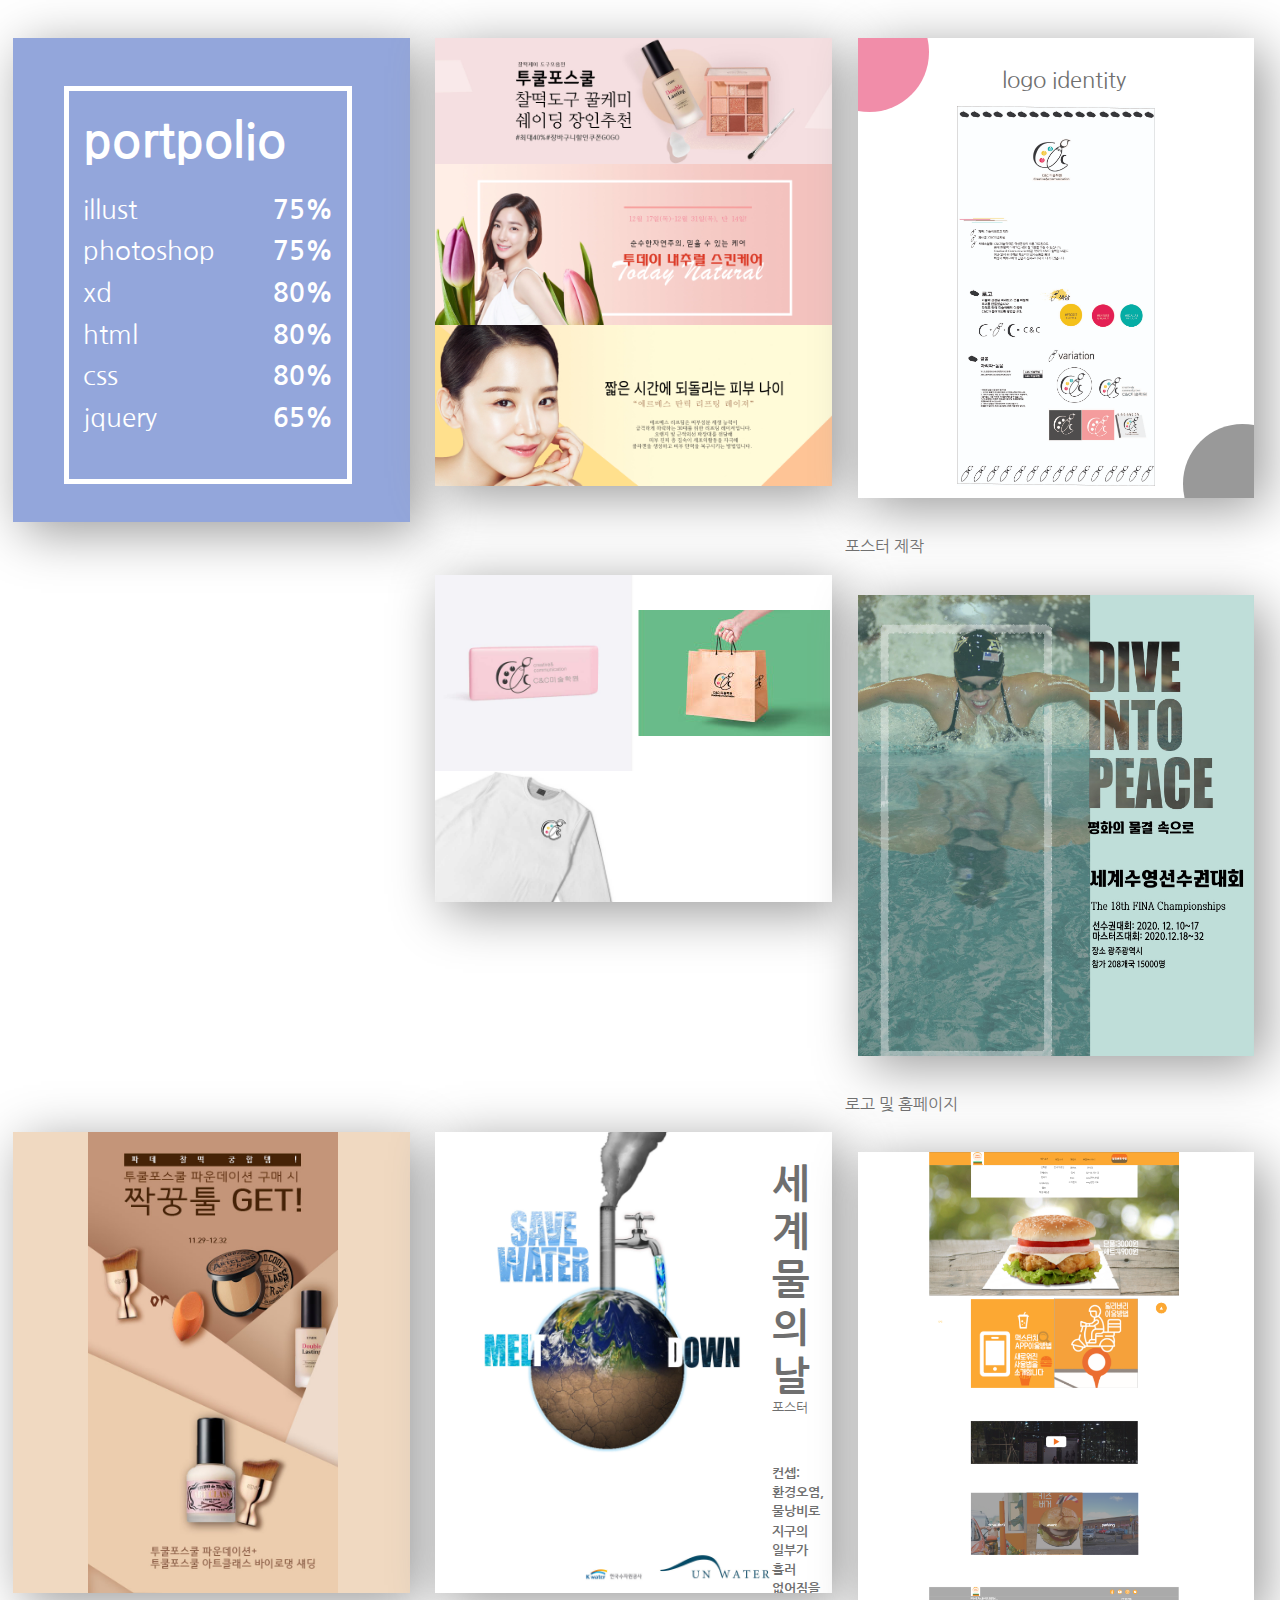
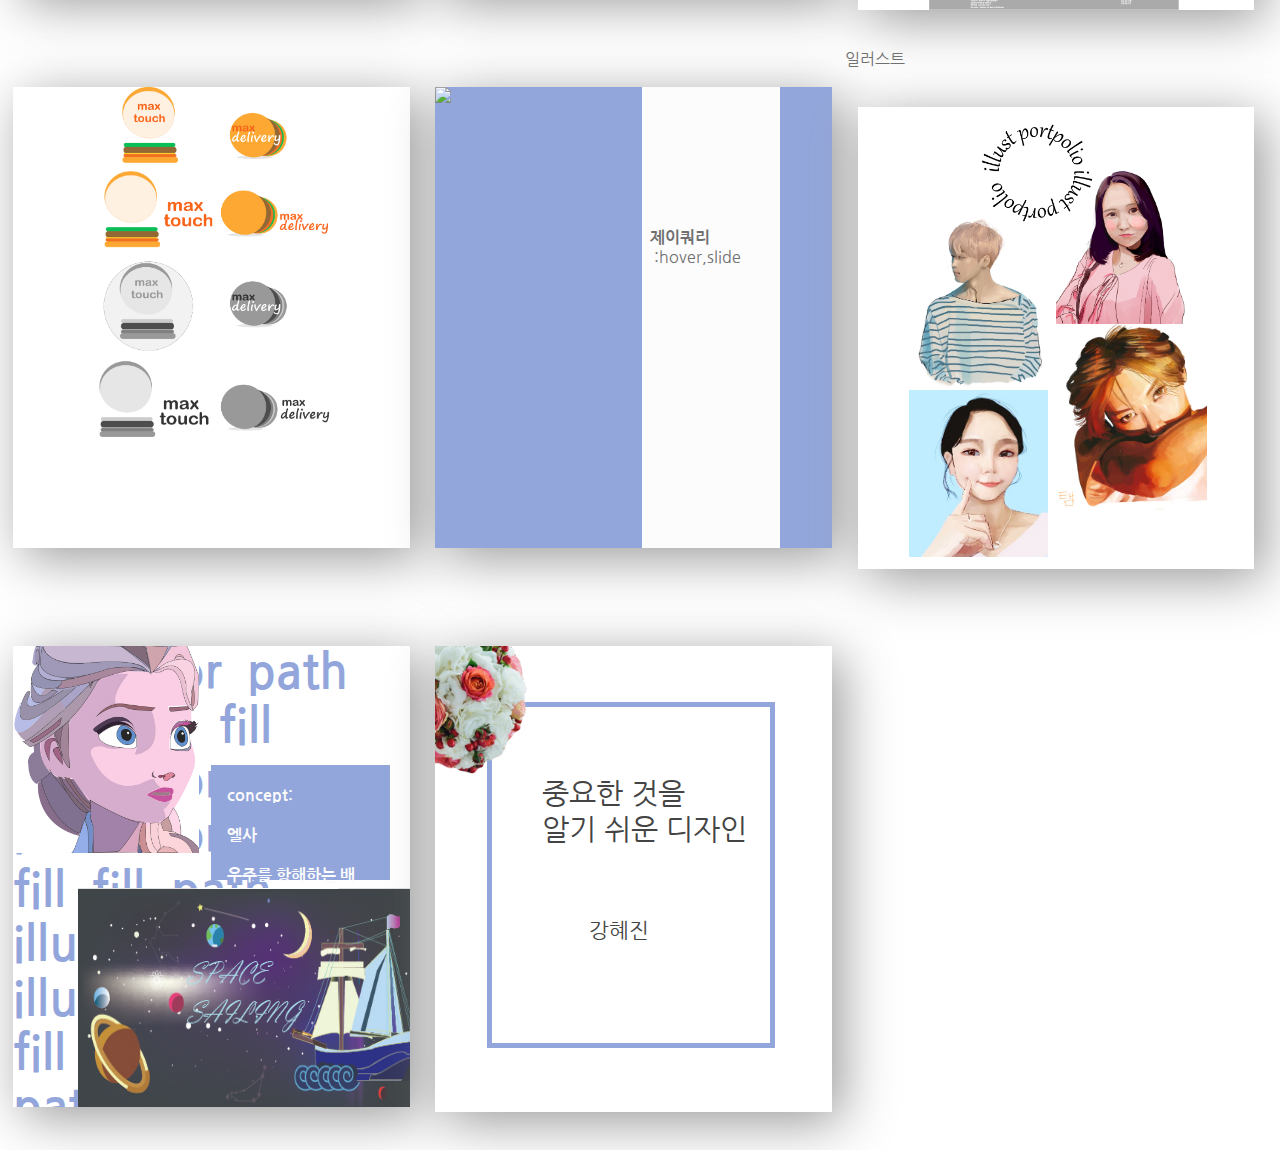
==== portpolio/index.html @ 79abf1f0 "0215" ====
<!doctype html>
<html>
<head>
<meta charset="utf-8">
<meta http-equiv="X-UA-Compatible" content="IE=Edge">
<meta name="viewport" content="width=device-width, initial-scale=1.0, maximum-scale=1.0, minimum-scale=1.0, user-scalable=no" />

<title>강혜진 포토폴리오</title>
  <!--[if lt IE 9]>
      <script src="js/html5.js"></script>
   <![endif]-->
<link href="css/common.css" rel="stylesheet" type="text/css">
<link href="css/style.css" rel="stylesheet" type="text/css">

<script src="./js/jquery-3.1.1.min.js"></script>
<script src="./js/jquery-ui-1.10.3.custom.min.js"></script>
<script src="./js/main.js"></script>

</head>

<body >
<div id="wrap">
  <header id="header">
  <div class="inner">
    <!--<nav id="nav1" class="nav1">
     
      <p class="logo">
        <a href="index.html">
          <img src="images/logo1.svg" alt="로고">
        </a>
        
      </p>
      <ul class="depth1">
       <li><a href="#" class="link_on ">Main</a>
       </li>
       <li><a href="#">portpolio</a>
       </li>
       <li class="nblank"><a href="#">about</a>
       </li>


     </ul>
    
     
    </nav>
  -->
  </div>

  </header>
  <section id="sec1">
    
    <ul>
    <li class="square port">
      <div class="w_border">
        <p><span>portpolio</span><br>
          illust <b>75%</b><br>
          photoshop <b>75%</b><br>
          xd <b>80%</b><br>
          html <b>80%</b><br>
          css <b>80%</b><br>
          jquery <b>65%</b>

        </p>
      </div>
    </li>

    <li class="square young">
      <img src="image/olyoung.jpg">
      <img src="image/flower.jpg">
      <img src="image/skin.jpg">
    </li>

    <li class="square logoid">
      <br>
      &nbsp;&nbsp; &nbsp;&nbsp;&nbsp;&nbsp; &nbsp;&nbsp;&nbsp;&nbsp; &nbsp;&nbsp;
      &nbsp;&nbsp;&nbsp;&nbsp; &nbsp;&nbsp;
      logo identity
      <img src="image/logoident.jpg">
      <p class="circle"></p>
      <p class="circle_b"></p>
    </li>
    <li class="square mockup">
      <img src="image/erase.jpg">
      <img src="image/spbag.jpg">
      <img src="image/shirt.jpg">
    </li>
    <p class="sec">포스터 제작</p>
    <li class="square swim">
      <img src="image/swim.jpg">
    </li>
   
    <li class="square get">
      <p class="box"></p>
      <img src="image/get.jpg">
    </li>
    <li class="square water">
      <img src="image/savewater.jpg">
      <p class="conc">
      <span>세<br>계<br> 물<br>의<br>날<br> </span>
      포스터<br><br><br><br>

      <b>컨셉:<br>환경오염,<br>물낭비로<br> 지구의<br> 일부가<br> 흘러<br> 없어짐을<br> 표현<br></b>

      </p>

    </li>
    <p class="sec">로고 및 홈페이지</p>
    <li class="square xd">
      <img src="image/mcstouch.png">
    </li>
    <li class="square max">
      <img src="image/maxo.png">
    </li>
    <li class="square star"> 
      <img src="image/starp.png">
      <p class="box">
        <br><br><br><br><br><br>
        <br>
       &nbsp;&nbsp;<b>제이쿼리</b><br>
       &nbsp;&nbsp; :hover,slide
        
      </p>
    </li>
    <p class="sec">일러스트</p>
    <li class="square illust">
      <img src="image/ilport.png">
      <img src="image/4.png">
      <img src="image/3.png">
      <img src="image/5.jpg">
      <img src="image/1.jpg">
    </li>
    <li class="square path">
      <p class="word">
        illustrator&nbsp;  path&nbsp;&nbsp; fill&nbsp; 
          path&nbsp; fill&nbsp; illustrator&nbsp;
        illustrator&nbsp;  path&nbsp; fill&nbsp; 
        fill&nbsp;  path&nbsp; illustrator&nbsp; 
        illustrator&nbsp;&nbsp;  path&nbsp; fill&nbsp; 
        illustrator&nbsp;  path&nbsp; fill&nbsp;
        fill&nbsp;  path&nbsp; illustrator&nbsp;
        illustrator&nbsp;  path&nbsp; fill&nbsp; 
        fill&nbsp;  path&nbsp; illustrator&nbsp; 
        illustrator&nbsp;  path&nbsp; fill&nbsp;
        illustrator&nbsp;  path&nbsp; fill&nbsp;     <br>
      </p>
      <img src="image/space.jpg">
    <img src="image/elsa.jpg"> 
    
    <p class="box2">
      <b>
        <br>
        &nbsp;&nbsp;&nbsp;&nbsp;concept:<br><br> 
        &nbsp;&nbsp;&nbsp;&nbsp;엘사<br><br>
        &nbsp;&nbsp;&nbsp;&nbsp;우주를 항해하는 배
      </b>
    </p>
    
    </li>
    <li class="square popor">
      <img src="image/flawe.png">
     <div class="p_border">
    
    
   <p class="duce">중요한 것을<br> 알기 쉬운 디자인</p>  
   <p> 강혜진<br></p>
    </div><!--p_border end-->
    </li>
    </ul>
  
  </section>

  <footer id="footer"></footer>
</div>
</body>

</html>
---- portpolio/css/common.css ----
@charset "utf-8";

/*googleips 웹폰트 css 파일 불러오기*/
@import url(https://fonts.googleapis.com/css?family=Galada|Nanum+Gothic|Nanum+Myeongjo);
@import url('https://fonts.googleapis.com/css2?family=Noto+Sans+KR:wght@100;400;900&display=swap');
/*
font-family: 'Noto Sans KR', sans-serif;
*/
/*font-family: 'Nanum Gothic', sans-serif;
font-family: 'Nanum Myeongjo', serif;
font-family: 'Galada', cursive; */

/* 저장된 글꼴 파일 선언*/
/* @font-face { font-family : font_gothic;    
                src : url(../font/NanumGothic.ttf); }  */
/* 웹사이트의 글꼴 파일 선언*/
/* @font-face { font-family : font_gothic;    
                src : url(http://uhbee.com/nanum.eot) ; }   */


* {margin:0; padding:0;}
html{font-size:16px;}
body{ font-size:16px;
      color:#6f6f6f;
      font-family: 'Nanum Gothic', sans-serif }
ul, ol, li{list-style-type:none}
img, fieldset{border:none;vertical-align: middle}
hr {clear:both;border:none}
a {color:inherit;text-decoration:none;
   outline:0}
table{border-collapse:collapse}
input, textarea,
input::placeholder, textarea::placeholder {
      color:inherit;font-size:inherit;
       font-family:inherit;
       vertical-align: middle;
      outline: 0;}
button{outline:0}

.sound_only{display: block;text-indent:-9999999999px;
      height:0}
---- portpolio/css/style.css ----
.inner{width:100%;
    margin:0 auto;
    overflow:hidden;
    width:1280px;}
    hr {clear:both;border:none}

#wrap{width:100%;margin:0 auto;}
#header .depth1 li{float:left}
#sec1{}
#sec1 .square{width:31%; padding-bottom:36%; background-color:#fff;
            float:left; margin-right:1%; margin-left:1%;margin-bottom:3%;
            margin-top:3%;
           box-shadow: 10px 10px 50px #999; overflow:hidden;position:relative;
            
        }



/*********************header****************************/


/*********************section****************************/
#sec1 .port {background-color:#93A6DB;padding-bottom:3% }
#sec1 .port .w_border{width:70%;padding-bottom:10%;margin-top:12%;margin-left:13%;
   border:5px solid #fff;color:#fff;}
#sec1 .port .w_border p {margin-left:5%;margin-top:1%;font-size:1.6rem;
      line-height:2.6rem;margin-right:5%}
#sec1 .port .w_border span{font-weight: bolder;line-height:6rem;font-size:3rem}
#sec1 .port .w_border b{float:right}
#sec1 .young{padding-bottom:35%}
#sec1 .young img{position:absolute;width:100%}
#sec1 .young > img:nth-child(2){top:28%}
#sec1 .young > img:nth-child(3){top:64%}
#sec1 .xd{height:auto;padding-bottom:0}
#sec1 .xd img{width:63%;margin-left:18%}
#sec1 .logoid{padding-bottom:0%;font-size:1.4rem;}
#sec1 .logoid > img{z-index:99999px;width:50%;height:auto;margin-left:25%;
   margin-top:3%;padding-bottom:3%}
#sec1 .logoid .circle{width:30%;height:26%;opacity:50%;background-color:#E41B53;position:absolute;
border-radius: 50%;z-index:99px;left:-12%;top:-10%;}
#sec1 .logoid .circle_b{width:30%;height:26%;opacity:50%;background-color:#333;position:absolute;
   border-radius: 50%;z-index:99px;right:-12%; bottom:-10%;}
#sec1 .mockup{padding-bottom:0%;}
#sec1 .mockup img{width:50%; height:15%;}
#sec1 .mockup img:nth-child(2){height:10%;width:auto;}
#sec1 .illust{padding-bottom:1%}
#sec1 .illust > img:nth-child(1){width:30%;height:auto;position:absolute;
                ;margin-top:2%;margin-left:30%;float:left;}
#sec1 .illust > img:nth-child(2){width:38%;height:auto;
                    ;margin-top:15%;float:left;margin-left:45%;}
#sec1 .illust > img:nth-child(3){width:38%;height:auto;
                        ;margin-top:-28%;margin-left:12%;float:left;}
#sec1 .illust > img:nth-child(4){width:38%;height:auto;
                            ;margin-top:0%;float:left;}
#sec1 .illust > img:nth-child(5){width:35%;height:auto;
                                ;margin-top:-32%;margin-left:13%;float:left;}
#sec1 .sec{margin-left:2%}                       
#sec1 .swim > img{width:100%;position:absolute}
#sec1 .get{padding-bottom:0;background-color:#F0D9C1}

#sec1 .get > img{width:63%;height:auto; margin-left:75px;}

#sec1 .water img{width:87%;height:auto;margin-left:0%;position:absolute}
#sec1 .water .conc{position:absolute; margin-left:85%;margin-top:7%;font-size:0.8rem;}
#sec1 .water .conc span{font-size:2.5rem;font-weight:bold;line-height: 3rem;}
#sec1 .water .conc b{line-height:1.2rem; }
#sec1 .path{}
#sec1 .path img{width:50%;z-index:9999px;height:45%;position:absolute;margin-left:-3%}
#sec1 .path img:nth-child(2){width:95%;height:50%;position:absolute;margin-top:61%;margin-left:16.5%}
#sec1 .path .box2{width:45%;height:25%;background-color:#93A6DB;position:absolute;
               margin-left:50%;margin-top:30%;color:#fcfcfc;}

#sec1 .path .word{position:absolute;z-index:9px;
   font-size:3rem;line-height:3.4rem;font-weight:bold;color:#93A6DB}
#sec1 .star{background-color:#93A6DB}
#sec1 .star img{width:53%;position:absolute;float:left}
#sec1 .star .box{padding-bottom:120%;
   position:absolute;width:35%;background-color:#fcfcfc;margin-left:52%;}
 
#sec1 .max img{width:60%;position:absolute;margin-top:0%;margin-left:20%}
#sec1 .popor {padding-bottom:5%;color:#444;
            font-size:1.3rem;}
#sec1 .popor .p_border > p{margin-left:35%;padding-top:25%}
#sec1 .popor .p_border{width:70%;padding-bottom:25%;margin-top:14%;margin-left:13%;
   border:5px solid #93A6DB;z-index:999px}
#sec1 .popor img{position:absolute; width:35%; height:30%; z-index:999999px;
               margin-left:-8%;margin-top:-3%;}
#sec1 .popor .p_border > .duce{font-size:1.8rem;margin-left:18%;}




/*********************footer****************************/
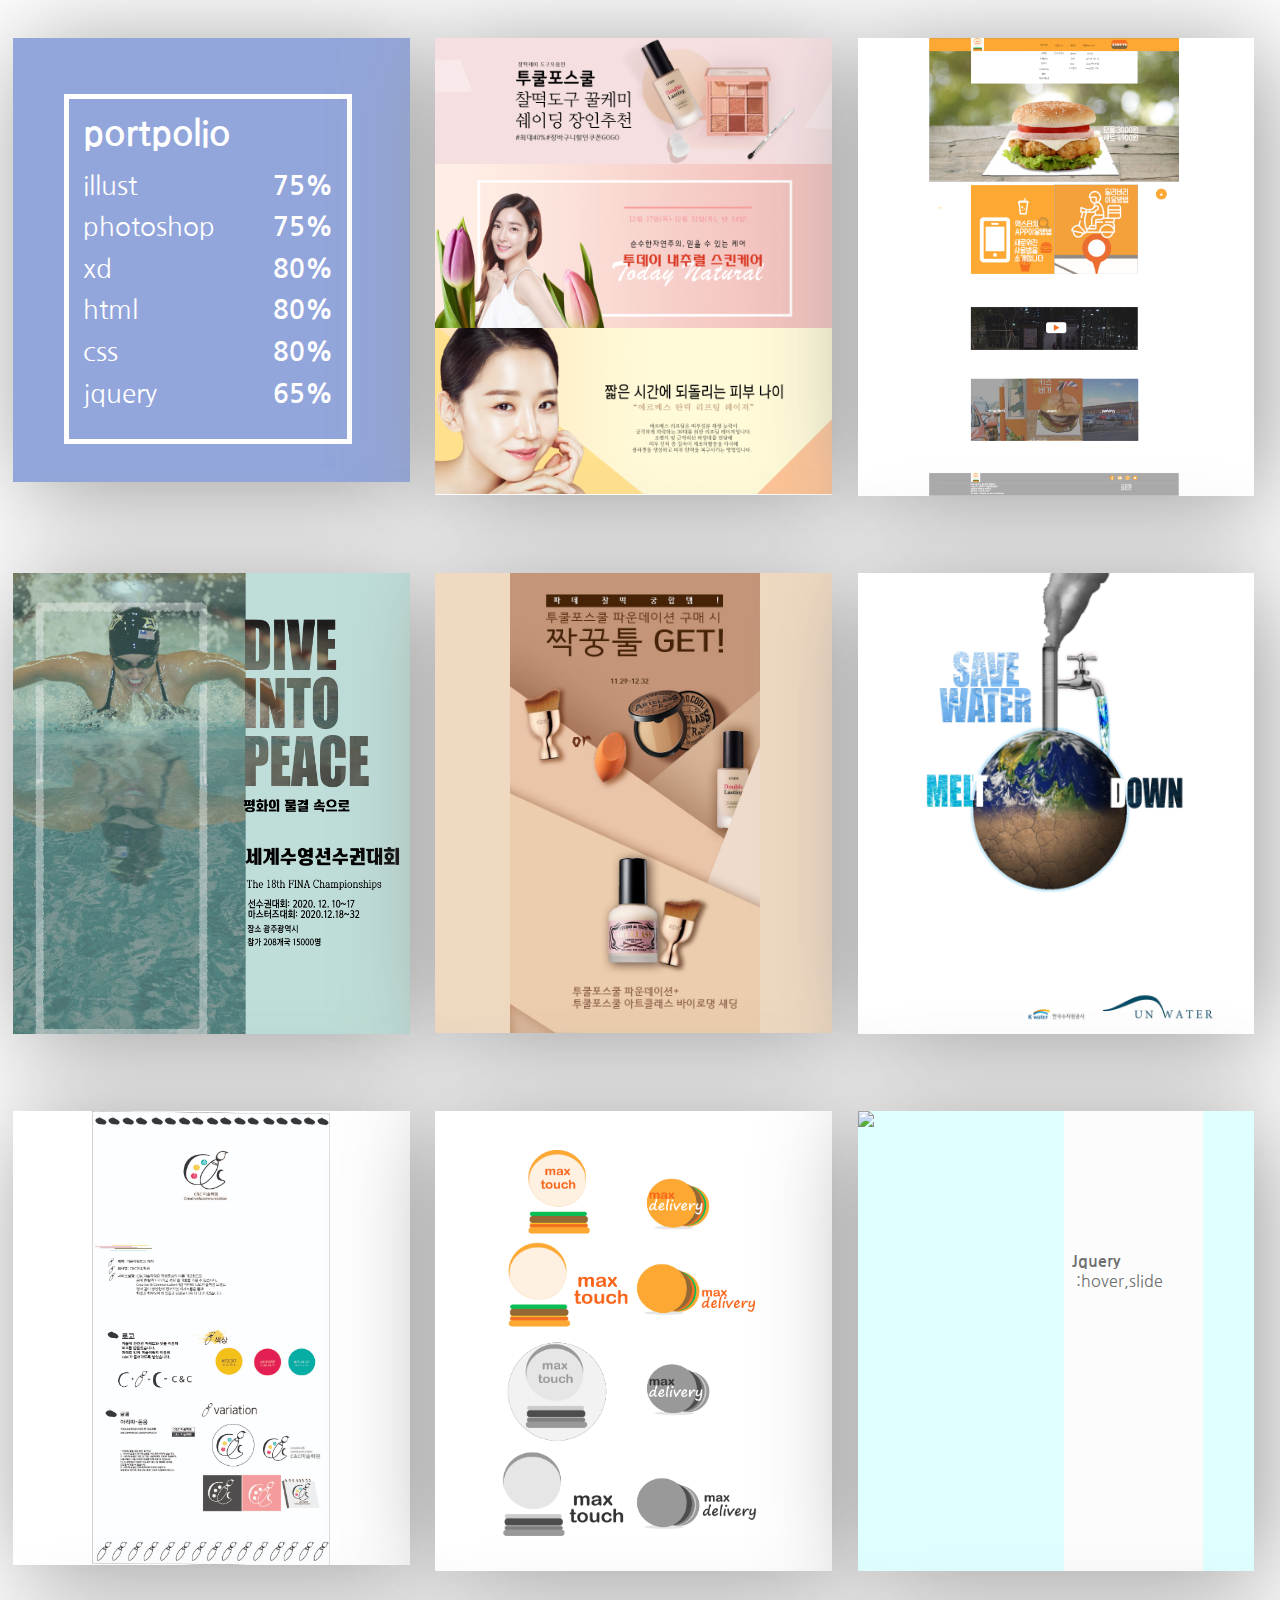
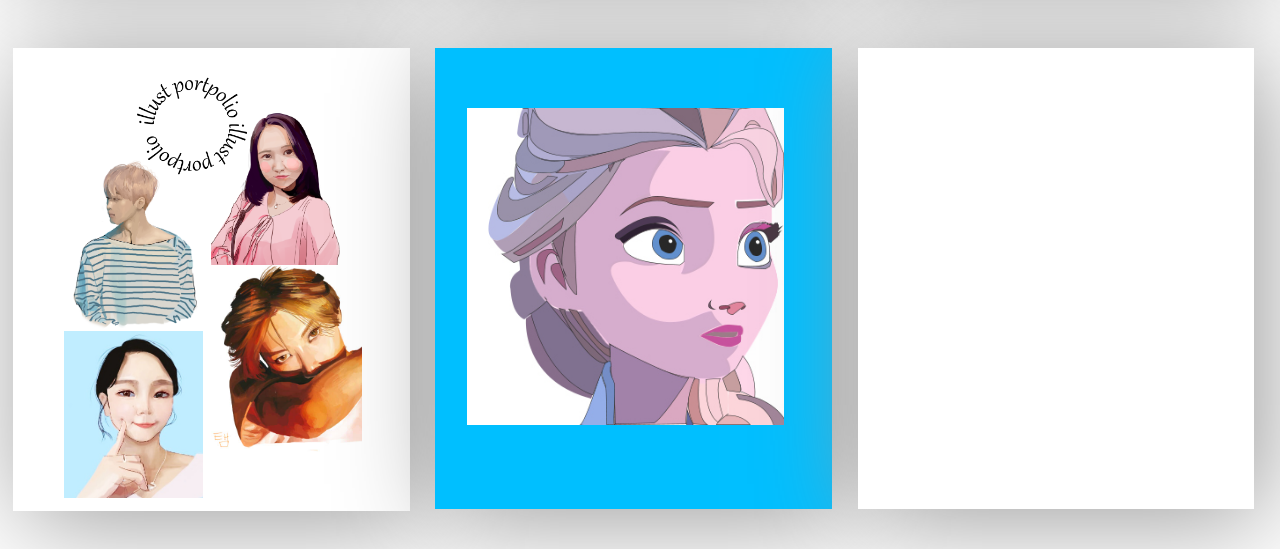
==== commit d57238f4: "1229" ====
--- a/portpolio/index.html
+++ b/portpolio/index.html
@@ -5,7 +5,7 @@
 <meta http-equiv="X-UA-Compatible" content="IE=Edge">
 <meta name="viewport" content="width=device-width, initial-scale=1.0, maximum-scale=1.0, minimum-scale=1.0, user-scalable=no" />
 
-<title>강혜진 포토폴리오</title>
+<title>포토폴리오</title>
   <!--[if lt IE 9]>
       <script src="js/html5.js"></script>
    <![endif]-->
@@ -63,65 +63,42 @@
         </p>
       </div>
     </li>
-
     <li class="square young">
       <img src="image/olyoung.jpg">
       <img src="image/flower.jpg">
       <img src="image/skin.jpg">
     </li>
-
-    <li class="square logoid">
-      <br>
-      &nbsp;&nbsp; &nbsp;&nbsp;&nbsp;&nbsp; &nbsp;&nbsp;&nbsp;&nbsp; &nbsp;&nbsp;
-      &nbsp;&nbsp;&nbsp;&nbsp; &nbsp;&nbsp;
-      logo identity
-      <img src="image/logoident.jpg">
-      <p class="circle"></p>
-      <p class="circle_b"></p>
+    <li class="square xd">
+      <img src="image/mcstouch.png">
     </li>
-    <li class="square mockup">
-      <img src="image/erase.jpg">
-      <img src="image/spbag.jpg">
-      <img src="image/shirt.jpg">
-    </li>
-    <p class="sec">포스터 제작</p>
     <li class="square swim">
       <img src="image/swim.jpg">
     </li>
-   
     <li class="square get">
       <p class="box"></p>
       <img src="image/get.jpg">
     </li>
     <li class="square water">
       <img src="image/savewater.jpg">
-      <p class="conc">
-      <span>세<br>계<br> 물<br>의<br>날<br> </span>
-      포스터<br><br><br><br>
-
-      <b>컨셉:<br>환경오염,<br>물낭비로<br> 지구의<br> 일부가<br> 흘러<br> 없어짐을<br> 표현<br></b>
-
-      </p>
-
     </li>
-    <p class="sec">로고 및 홈페이지</p>
-    <li class="square xd">
-      <img src="image/mcstouch.png">
+    <li class="square logoid">
+      <img src="image/logoident.jpg">
     </li>
+   
     <li class="square max">
       <img src="image/maxo.png">
     </li>
-    <li class="square star"> 
+    <li class="square star">
+      
       <img src="image/starp.png">
       <p class="box">
         <br><br><br><br><br><br>
         <br>
-       &nbsp;&nbsp;<b>제이쿼리</b><br>
+       &nbsp;&nbsp;<b>Jquery</b><br>
        &nbsp;&nbsp; :hover,slide
         
       </p>
     </li>
-    <p class="sec">일러스트</p>
     <li class="square illust">
       <img src="image/ilport.png">
       <img src="image/4.png">
@@ -130,40 +107,10 @@
       <img src="image/1.jpg">
     </li>
     <li class="square path">
-      <p class="word">
-        illustrator&nbsp;  path&nbsp;&nbsp; fill&nbsp; 
-          path&nbsp; fill&nbsp; illustrator&nbsp;
-        illustrator&nbsp;  path&nbsp; fill&nbsp; 
-        fill&nbsp;  path&nbsp; illustrator&nbsp; 
-        illustrator&nbsp;&nbsp;  path&nbsp; fill&nbsp; 
-        illustrator&nbsp;  path&nbsp; fill&nbsp;
-        fill&nbsp;  path&nbsp; illustrator&nbsp;
-        illustrator&nbsp;  path&nbsp; fill&nbsp; 
-        fill&nbsp;  path&nbsp; illustrator&nbsp; 
-        illustrator&nbsp;  path&nbsp; fill&nbsp;
-        illustrator&nbsp;  path&nbsp; fill&nbsp;     <br>
-      </p>
-      <img src="image/space.jpg">
-    <img src="image/elsa.jpg"> 
-    
-    <p class="box2">
-      <b>
-        <br>
-        &nbsp;&nbsp;&nbsp;&nbsp;concept:<br><br> 
-        &nbsp;&nbsp;&nbsp;&nbsp;엘사<br><br>
-        &nbsp;&nbsp;&nbsp;&nbsp;우주를 항해하는 배
-      </b>
-    </p>
-    
+    <img src="image/elsa.jpg">
     </li>
-    <li class="square popor">
-      <img src="image/flawe.png">
-     <div class="p_border">
-    
-    
-   <p class="duce">중요한 것을<br> 알기 쉬운 디자인</p>  
-   <p> 강혜진<br></p>
-    </div><!--p_border end-->
+    <li class="square">
+
     </li>
     </ul>
   
--- a/portpolio/css/style.css
+++ b/portpolio/css/style.css
@@ -10,42 +10,34 @@
 #sec1 .square{width:31%; padding-bottom:36%; background-color:#fff;
             float:left; margin-right:1%; margin-left:1%;margin-bottom:3%;
             margin-top:3%;
-           box-shadow: 10px 10px 50px #999; overflow:hidden;position:relative;
+           box-shadow: 10px 10px 100px #999; overflow:hidden;position:relative;
             
         }
 
-
+#footer{}
 
 /*********************header****************************/
 
 
 /*********************section****************************/
 #sec1 .port {background-color:#93A6DB;padding-bottom:3% }
-#sec1 .port .w_border{width:70%;padding-bottom:10%;margin-top:12%;margin-left:13%;
+#sec1 .port .w_border{width:70%;padding-bottom:6%;margin-top:14%;margin-left:13%;
    border:5px solid #fff;color:#fff;}
-#sec1 .port .w_border p {margin-left:5%;margin-top:1%;font-size:1.6rem;
+   #sec1 .port .w_border p {margin-left:5%;margin-top:1%;font-size:1.6rem;
       line-height:2.6rem;margin-right:5%}
-#sec1 .port .w_border span{font-weight: bolder;line-height:6rem;font-size:3rem}
-#sec1 .port .w_border b{float:right}
-#sec1 .young{padding-bottom:35%}
+   #sec1 .port .w_border span{font-weight: bolder;line-height:4rem;font-size:2.2rem}
+   #sec1 .port .w_border b{float:right}
+#sec1 .young{padding-bottom:35.7%}
 #sec1 .young img{position:absolute;width:100%}
-#sec1 .young > img:nth-child(2){top:28%}
-#sec1 .young > img:nth-child(3){top:64%}
+#sec1 .young > img:nth-child(2){top:126px}
+#sec1 .young > img:nth-child(3){top:290px}
 #sec1 .xd{height:auto;padding-bottom:0}
 #sec1 .xd img{width:63%;margin-left:18%}
-#sec1 .logoid{padding-bottom:0%;font-size:1.4rem;}
-#sec1 .logoid > img{z-index:99999px;width:50%;height:auto;margin-left:25%;
-   margin-top:3%;padding-bottom:3%}
-#sec1 .logoid .circle{width:30%;height:26%;opacity:50%;background-color:#E41B53;position:absolute;
-border-radius: 50%;z-index:99px;left:-12%;top:-10%;}
-#sec1 .logoid .circle_b{width:30%;height:26%;opacity:50%;background-color:#333;position:absolute;
-   border-radius: 50%;z-index:99px;right:-12%; bottom:-10%;}
-#sec1 .mockup{padding-bottom:0%;}
-#sec1 .mockup img{width:50%; height:15%;}
-#sec1 .mockup img:nth-child(2){height:10%;width:auto;}
+#sec1 .logoid{padding-bottom:35.5%}
+#sec1 .logoid > img{width:60%;height:auto;position:absolute;margin-left:20%}
 #sec1 .illust{padding-bottom:1%}
 #sec1 .illust > img:nth-child(1){width:30%;height:auto;position:absolute;
-                ;margin-top:2%;margin-left:30%;float:left;}
+                ;margin-top:5%;margin-left:30%;float:left;}
 #sec1 .illust > img:nth-child(2){width:38%;height:auto;
                     ;margin-top:15%;float:left;margin-left:45%;}
 #sec1 .illust > img:nth-child(3){width:38%;height:auto;
@@ -54,40 +46,22 @@
                             ;margin-top:0%;float:left;}
 #sec1 .illust > img:nth-child(5){width:35%;height:auto;
                                 ;margin-top:-32%;margin-left:13%;float:left;}
-#sec1 .sec{margin-left:2%}                       
-#sec1 .swim > img{width:100%;position:absolute}
+                              
+#sec1 .swim > img{width:100%;position:absolute }
 #sec1 .get{padding-bottom:0;background-color:#F0D9C1}
 
 #sec1 .get > img{width:63%;height:auto; margin-left:75px;}
 
-#sec1 .water img{width:87%;height:auto;margin-left:0%;position:absolute}
-#sec1 .water .conc{position:absolute; margin-left:85%;margin-top:7%;font-size:0.8rem;}
-#sec1 .water .conc span{font-size:2.5rem;font-weight:bold;line-height: 3rem;}
-#sec1 .water .conc b{line-height:1.2rem; }
-#sec1 .path{}
-#sec1 .path img{width:50%;z-index:9999px;height:45%;position:absolute;margin-left:-3%}
-#sec1 .path img:nth-child(2){width:95%;height:50%;position:absolute;margin-top:61%;margin-left:16.5%}
-#sec1 .path .box2{width:45%;height:25%;background-color:#93A6DB;position:absolute;
-               margin-left:50%;margin-top:30%;color:#fcfcfc;}
+#sec1 .water img{width:87%;height:auto;margin-left:5%;position:absolute}
 
-#sec1 .path .word{position:absolute;z-index:9px;
-   font-size:3rem;line-height:3.4rem;font-weight:bold;color:#93A6DB}
-#sec1 .star{background-color:#93A6DB}
-#sec1 .star img{width:53%;position:absolute;float:left}
+#sec1 .path{background-color:deepskyblue}
+#sec1 .path img{width:80%;position:absolute;margin-top:15%;margin-left:8%}
+#sec1 .star{background-color:lightcyan}
+#sec1 .star img{width:52%;position:absolute;float:left}
 #sec1 .star .box{padding-bottom:120%;
-   position:absolute;width:35%;background-color:#fcfcfc;margin-left:52%;}
+   position:absolute;width:35%;background-color:#fcfcfc;margin-left:52%;
+   }
  
-#sec1 .max img{width:60%;position:absolute;margin-top:0%;margin-left:20%}
-#sec1 .popor {padding-bottom:5%;color:#444;
-            font-size:1.3rem;}
-#sec1 .popor .p_border > p{margin-left:35%;padding-top:25%}
-#sec1 .popor .p_border{width:70%;padding-bottom:25%;margin-top:14%;margin-left:13%;
-   border:5px solid #93A6DB;z-index:999px}
-#sec1 .popor img{position:absolute; width:35%; height:30%; z-index:999999px;
-               margin-left:-8%;margin-top:-3%;}
-#sec1 .popor .p_border > .duce{font-size:1.8rem;margin-left:18%;}
+   #sec1 .max img{width:66%;position:absolute;margin-top:10%;margin-left:15%}
 
-
-
-
-/*********************footer****************************/+/*********************foote11r****************************/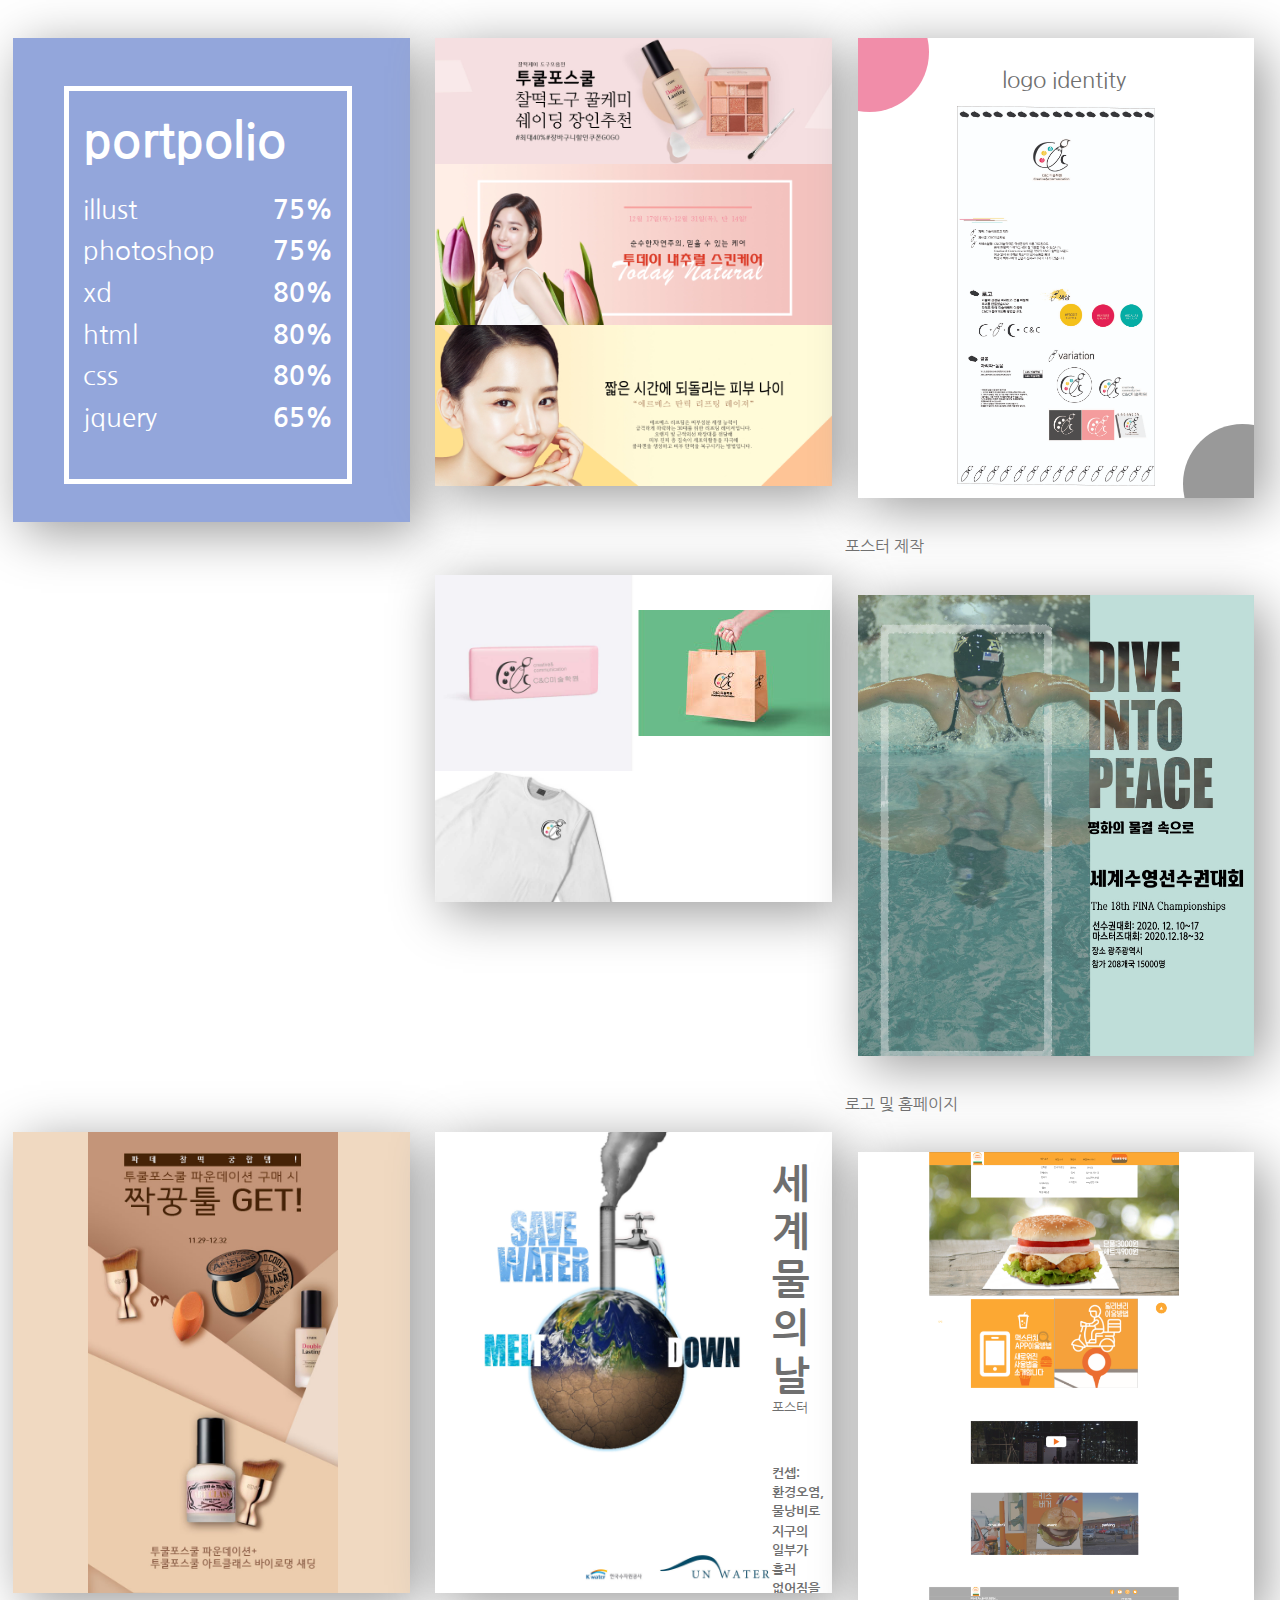
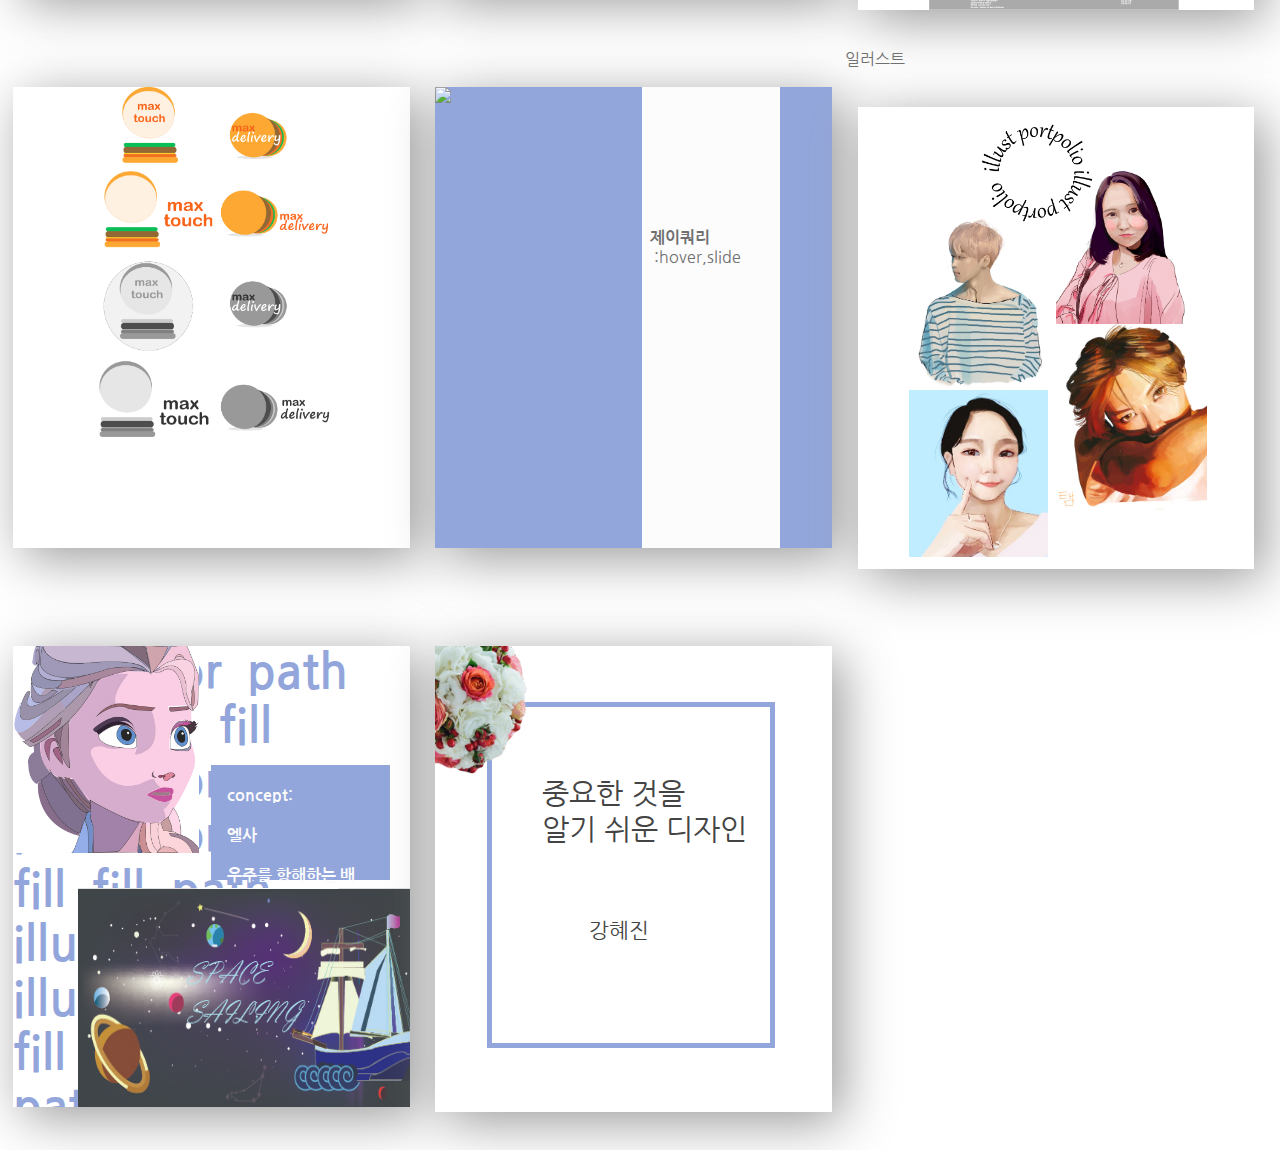
==== commit ade9ac52: "0215" ====
--- a/portpolio/index.html
+++ b/portpolio/index.html
@@ -5,7 +5,7 @@
 <meta http-equiv="X-UA-Compatible" content="IE=Edge">
 <meta name="viewport" content="width=device-width, initial-scale=1.0, maximum-scale=1.0, minimum-scale=1.0, user-scalable=no" />
 
-<title>포토폴리오</title>
+<title>강혜진 포토폴리오</title>
   <!--[if lt IE 9]>
       <script src="js/html5.js"></script>
    <![endif]-->
@@ -63,42 +63,65 @@
         </p>
       </div>
     </li>
+
     <li class="square young">
       <img src="image/olyoung.jpg">
       <img src="image/flower.jpg">
       <img src="image/skin.jpg">
     </li>
-    <li class="square xd">
-      <img src="image/mcstouch.png">
+
+    <li class="square logoid">
+      <br>
+      &nbsp;&nbsp; &nbsp;&nbsp;&nbsp;&nbsp; &nbsp;&nbsp;&nbsp;&nbsp; &nbsp;&nbsp;
+      &nbsp;&nbsp;&nbsp;&nbsp; &nbsp;&nbsp;
+      logo identity
+      <img src="image/logoident.jpg">
+      <p class="circle"></p>
+      <p class="circle_b"></p>
     </li>
+    <li class="square mockup">
+      <img src="image/erase.jpg">
+      <img src="image/spbag.jpg">
+      <img src="image/shirt.jpg">
+    </li>
+    <p class="sec">포스터 제작</p>
     <li class="square swim">
       <img src="image/swim.jpg">
     </li>
+   
     <li class="square get">
       <p class="box"></p>
       <img src="image/get.jpg">
     </li>
     <li class="square water">
       <img src="image/savewater.jpg">
+      <p class="conc">
+      <span>세<br>계<br> 물<br>의<br>날<br> </span>
+      포스터<br><br><br><br>
+
+      <b>컨셉:<br>환경오염,<br>물낭비로<br> 지구의<br> 일부가<br> 흘러<br> 없어짐을<br> 표현<br></b>
+
+      </p>
+
     </li>
-    <li class="square logoid">
-      <img src="image/logoident.jpg">
+    <p class="sec">로고 및 홈페이지</p>
+    <li class="square xd">
+      <img src="image/mcstouch.png">
     </li>
-   
     <li class="square max">
       <img src="image/maxo.png">
     </li>
-    <li class="square star">
-      
+    <li class="square star"> 
       <img src="image/starp.png">
       <p class="box">
         <br><br><br><br><br><br>
         <br>
-       &nbsp;&nbsp;<b>Jquery</b><br>
+       &nbsp;&nbsp;<b>제이쿼리</b><br>
        &nbsp;&nbsp; :hover,slide
         
       </p>
     </li>
+    <p class="sec">일러스트</p>
     <li class="square illust">
       <img src="image/ilport.png">
       <img src="image/4.png">
@@ -107,10 +130,40 @@
       <img src="image/1.jpg">
     </li>
     <li class="square path">
-    <img src="image/elsa.jpg">
+      <p class="word">
+        illustrator&nbsp;  path&nbsp;&nbsp; fill&nbsp; 
+          path&nbsp; fill&nbsp; illustrator&nbsp;
+        illustrator&nbsp;  path&nbsp; fill&nbsp; 
+        fill&nbsp;  path&nbsp; illustrator&nbsp; 
+        illustrator&nbsp;&nbsp;  path&nbsp; fill&nbsp; 
+        illustrator&nbsp;  path&nbsp; fill&nbsp;
+        fill&nbsp;  path&nbsp; illustrator&nbsp;
+        illustrator&nbsp;  path&nbsp; fill&nbsp; 
+        fill&nbsp;  path&nbsp; illustrator&nbsp; 
+        illustrator&nbsp;  path&nbsp; fill&nbsp;
+        illustrator&nbsp;  path&nbsp; fill&nbsp;     <br>
+      </p>
+      <img src="image/space.jpg">
+    <img src="image/elsa.jpg"> 
+    
+    <p class="box2">
+      <b>
+        <br>
+        &nbsp;&nbsp;&nbsp;&nbsp;concept:<br><br> 
+        &nbsp;&nbsp;&nbsp;&nbsp;엘사<br><br>
+        &nbsp;&nbsp;&nbsp;&nbsp;우주를 항해하는 배
+      </b>
+    </p>
+    
     </li>
-    <li class="square">
-
+    <li class="square popor">
+      <img src="image/flawe.png">
+     <div class="p_border">
+    
+    
+   <p class="duce">중요한 것을<br> 알기 쉬운 디자인</p>  
+   <p> 강혜진<br></p>
+    </div><!--p_border end-->
     </li>
     </ul>
   
--- a/portpolio/css/style.css
+++ b/portpolio/css/style.css
@@ -10,34 +10,42 @@
 #sec1 .square{width:31%; padding-bottom:36%; background-color:#fff;
             float:left; margin-right:1%; margin-left:1%;margin-bottom:3%;
             margin-top:3%;
-           box-shadow: 10px 10px 100px #999; overflow:hidden;position:relative;
+           box-shadow: 10px 10px 50px #999; overflow:hidden;position:relative;
             
         }
 
-#footer{}
+
 
 /*********************header****************************/
 
 
 /*********************section****************************/
 #sec1 .port {background-color:#93A6DB;padding-bottom:3% }
-#sec1 .port .w_border{width:70%;padding-bottom:6%;margin-top:14%;margin-left:13%;
+#sec1 .port .w_border{width:70%;padding-bottom:10%;margin-top:12%;margin-left:13%;
    border:5px solid #fff;color:#fff;}
-   #sec1 .port .w_border p {margin-left:5%;margin-top:1%;font-size:1.6rem;
+#sec1 .port .w_border p {margin-left:5%;margin-top:1%;font-size:1.6rem;
       line-height:2.6rem;margin-right:5%}
-   #sec1 .port .w_border span{font-weight: bolder;line-height:4rem;font-size:2.2rem}
-   #sec1 .port .w_border b{float:right}
-#sec1 .young{padding-bottom:35.7%}
+#sec1 .port .w_border span{font-weight: bolder;line-height:6rem;font-size:3rem}
+#sec1 .port .w_border b{float:right}
+#sec1 .young{padding-bottom:35%}
 #sec1 .young img{position:absolute;width:100%}
-#sec1 .young > img:nth-child(2){top:126px}
-#sec1 .young > img:nth-child(3){top:290px}
+#sec1 .young > img:nth-child(2){top:28%}
+#sec1 .young > img:nth-child(3){top:64%}
 #sec1 .xd{height:auto;padding-bottom:0}
 #sec1 .xd img{width:63%;margin-left:18%}
-#sec1 .logoid{padding-bottom:35.5%}
-#sec1 .logoid > img{width:60%;height:auto;position:absolute;margin-left:20%}
+#sec1 .logoid{padding-bottom:0%;font-size:1.4rem;}
+#sec1 .logoid > img{z-index:99999px;width:50%;height:auto;margin-left:25%;
+   margin-top:3%;padding-bottom:3%}
+#sec1 .logoid .circle{width:30%;height:26%;opacity:50%;background-color:#E41B53;position:absolute;
+border-radius: 50%;z-index:99px;left:-12%;top:-10%;}
+#sec1 .logoid .circle_b{width:30%;height:26%;opacity:50%;background-color:#333;position:absolute;
+   border-radius: 50%;z-index:99px;right:-12%; bottom:-10%;}
+#sec1 .mockup{padding-bottom:0%;}
+#sec1 .mockup img{width:50%; height:15%;}
+#sec1 .mockup img:nth-child(2){height:10%;width:auto;}
 #sec1 .illust{padding-bottom:1%}
 #sec1 .illust > img:nth-child(1){width:30%;height:auto;position:absolute;
-                ;margin-top:5%;margin-left:30%;float:left;}
+                ;margin-top:2%;margin-left:30%;float:left;}
 #sec1 .illust > img:nth-child(2){width:38%;height:auto;
                     ;margin-top:15%;float:left;margin-left:45%;}
 #sec1 .illust > img:nth-child(3){width:38%;height:auto;
@@ -46,22 +54,40 @@
                             ;margin-top:0%;float:left;}
 #sec1 .illust > img:nth-child(5){width:35%;height:auto;
                                 ;margin-top:-32%;margin-left:13%;float:left;}
-                              
-#sec1 .swim > img{width:100%;position:absolute }
+#sec1 .sec{margin-left:2%}                       
+#sec1 .swim > img{width:100%;position:absolute}
 #sec1 .get{padding-bottom:0;background-color:#F0D9C1}
 
 #sec1 .get > img{width:63%;height:auto; margin-left:75px;}
 
-#sec1 .water img{width:87%;height:auto;margin-left:5%;position:absolute}
+#sec1 .water img{width:87%;height:auto;margin-left:0%;position:absolute}
+#sec1 .water .conc{position:absolute; margin-left:85%;margin-top:7%;font-size:0.8rem;}
+#sec1 .water .conc span{font-size:2.5rem;font-weight:bold;line-height: 3rem;}
+#sec1 .water .conc b{line-height:1.2rem; }
+#sec1 .path{}
+#sec1 .path img{width:50%;z-index:9999px;height:45%;position:absolute;margin-left:-3%}
+#sec1 .path img:nth-child(2){width:95%;height:50%;position:absolute;margin-top:61%;margin-left:16.5%}
+#sec1 .path .box2{width:45%;height:25%;background-color:#93A6DB;position:absolute;
+               margin-left:50%;margin-top:30%;color:#fcfcfc;}
 
-#sec1 .path{background-color:deepskyblue}
-#sec1 .path img{width:80%;position:absolute;margin-top:15%;margin-left:8%}
-#sec1 .star{background-color:lightcyan}
-#sec1 .star img{width:52%;position:absolute;float:left}
+#sec1 .path .word{position:absolute;z-index:9px;
+   font-size:3rem;line-height:3.4rem;font-weight:bold;color:#93A6DB}
+#sec1 .star{background-color:#93A6DB}
+#sec1 .star img{width:53%;position:absolute;float:left}
 #sec1 .star .box{padding-bottom:120%;
-   position:absolute;width:35%;background-color:#fcfcfc;margin-left:52%;
-   }
+   position:absolute;width:35%;background-color:#fcfcfc;margin-left:52%;}
  
-   #sec1 .max img{width:66%;position:absolute;margin-top:10%;margin-left:15%}
+#sec1 .max img{width:60%;position:absolute;margin-top:0%;margin-left:20%}
+#sec1 .popor {padding-bottom:5%;color:#444;
+            font-size:1.3rem;}
+#sec1 .popor .p_border > p{margin-left:35%;padding-top:25%}
+#sec1 .popor .p_border{width:70%;padding-bottom:25%;margin-top:14%;margin-left:13%;
+   border:5px solid #93A6DB;z-index:999px}
+#sec1 .popor img{position:absolute; width:35%; height:30%; z-index:999999px;
+               margin-left:-8%;margin-top:-3%;}
+#sec1 .popor .p_border > .duce{font-size:1.8rem;margin-left:18%;}
 
-/*********************foote11r****************************/+
+
+
+/*********************footer****************************/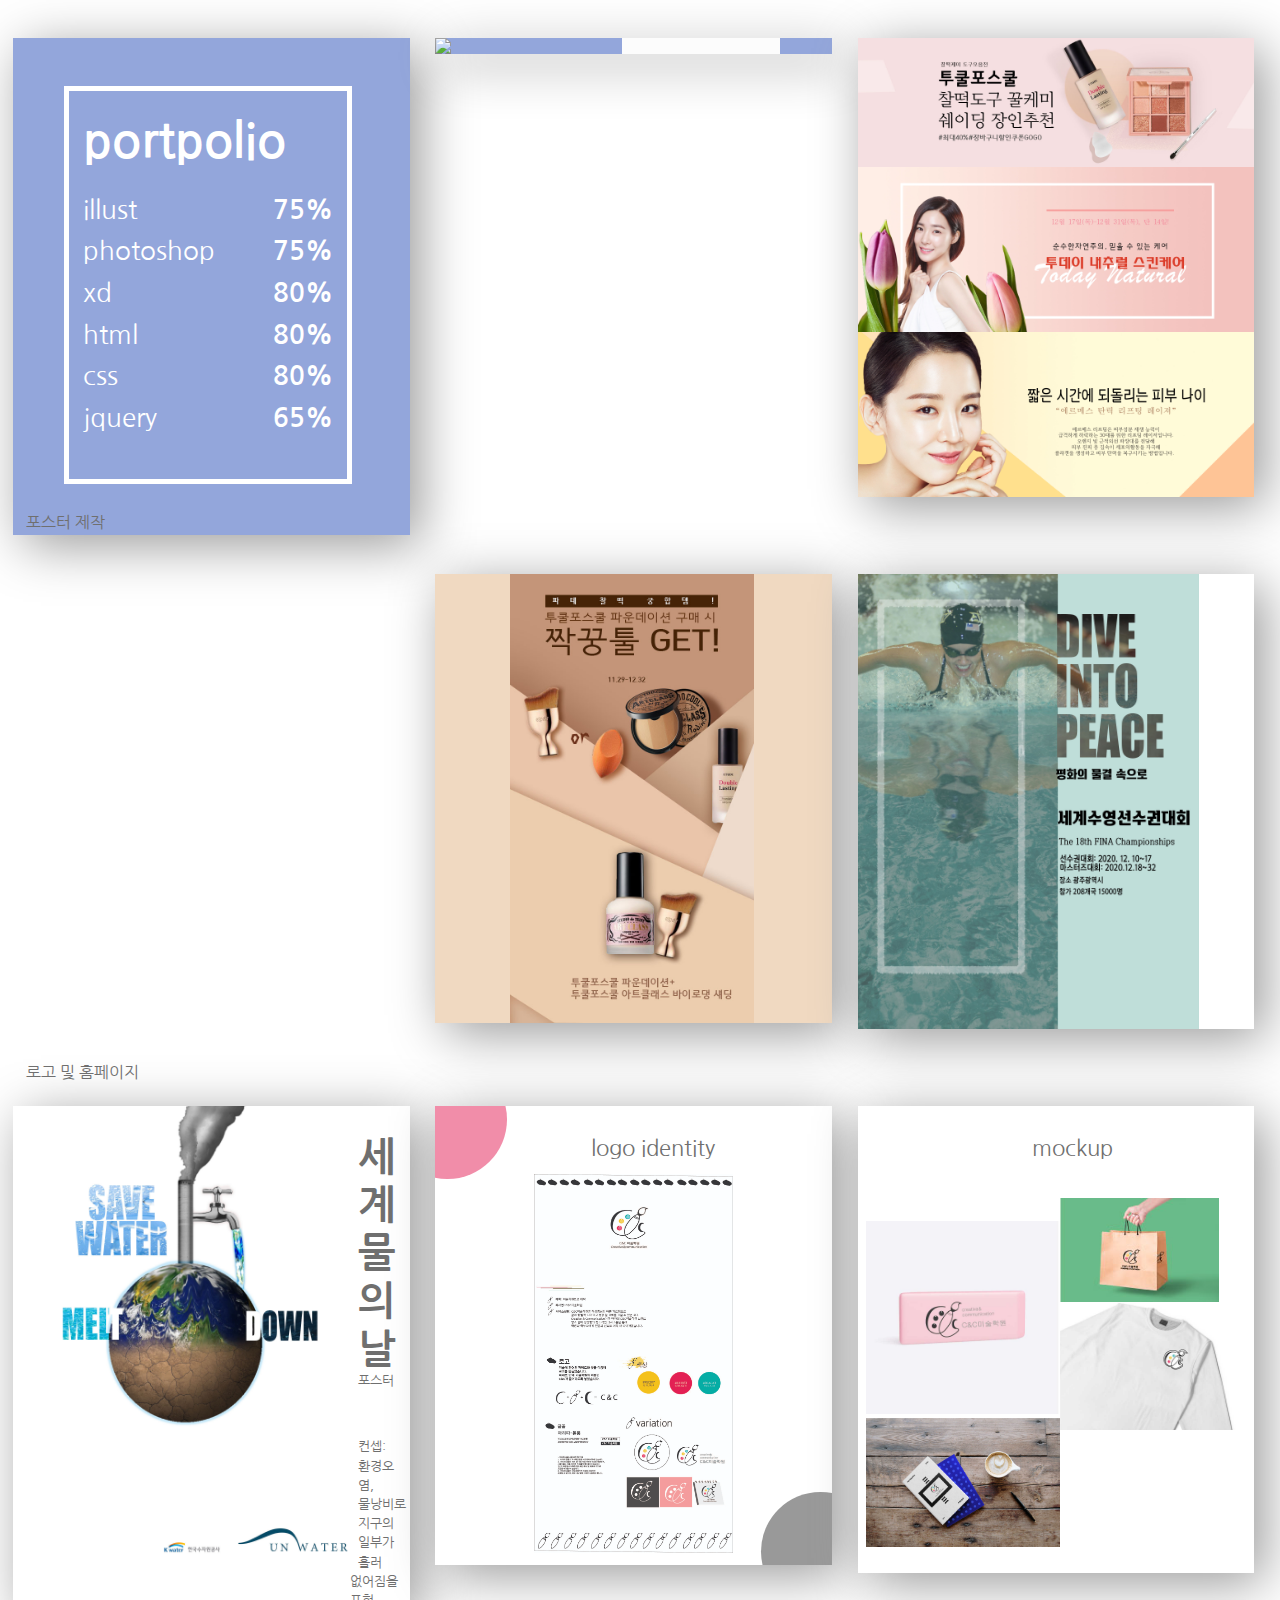
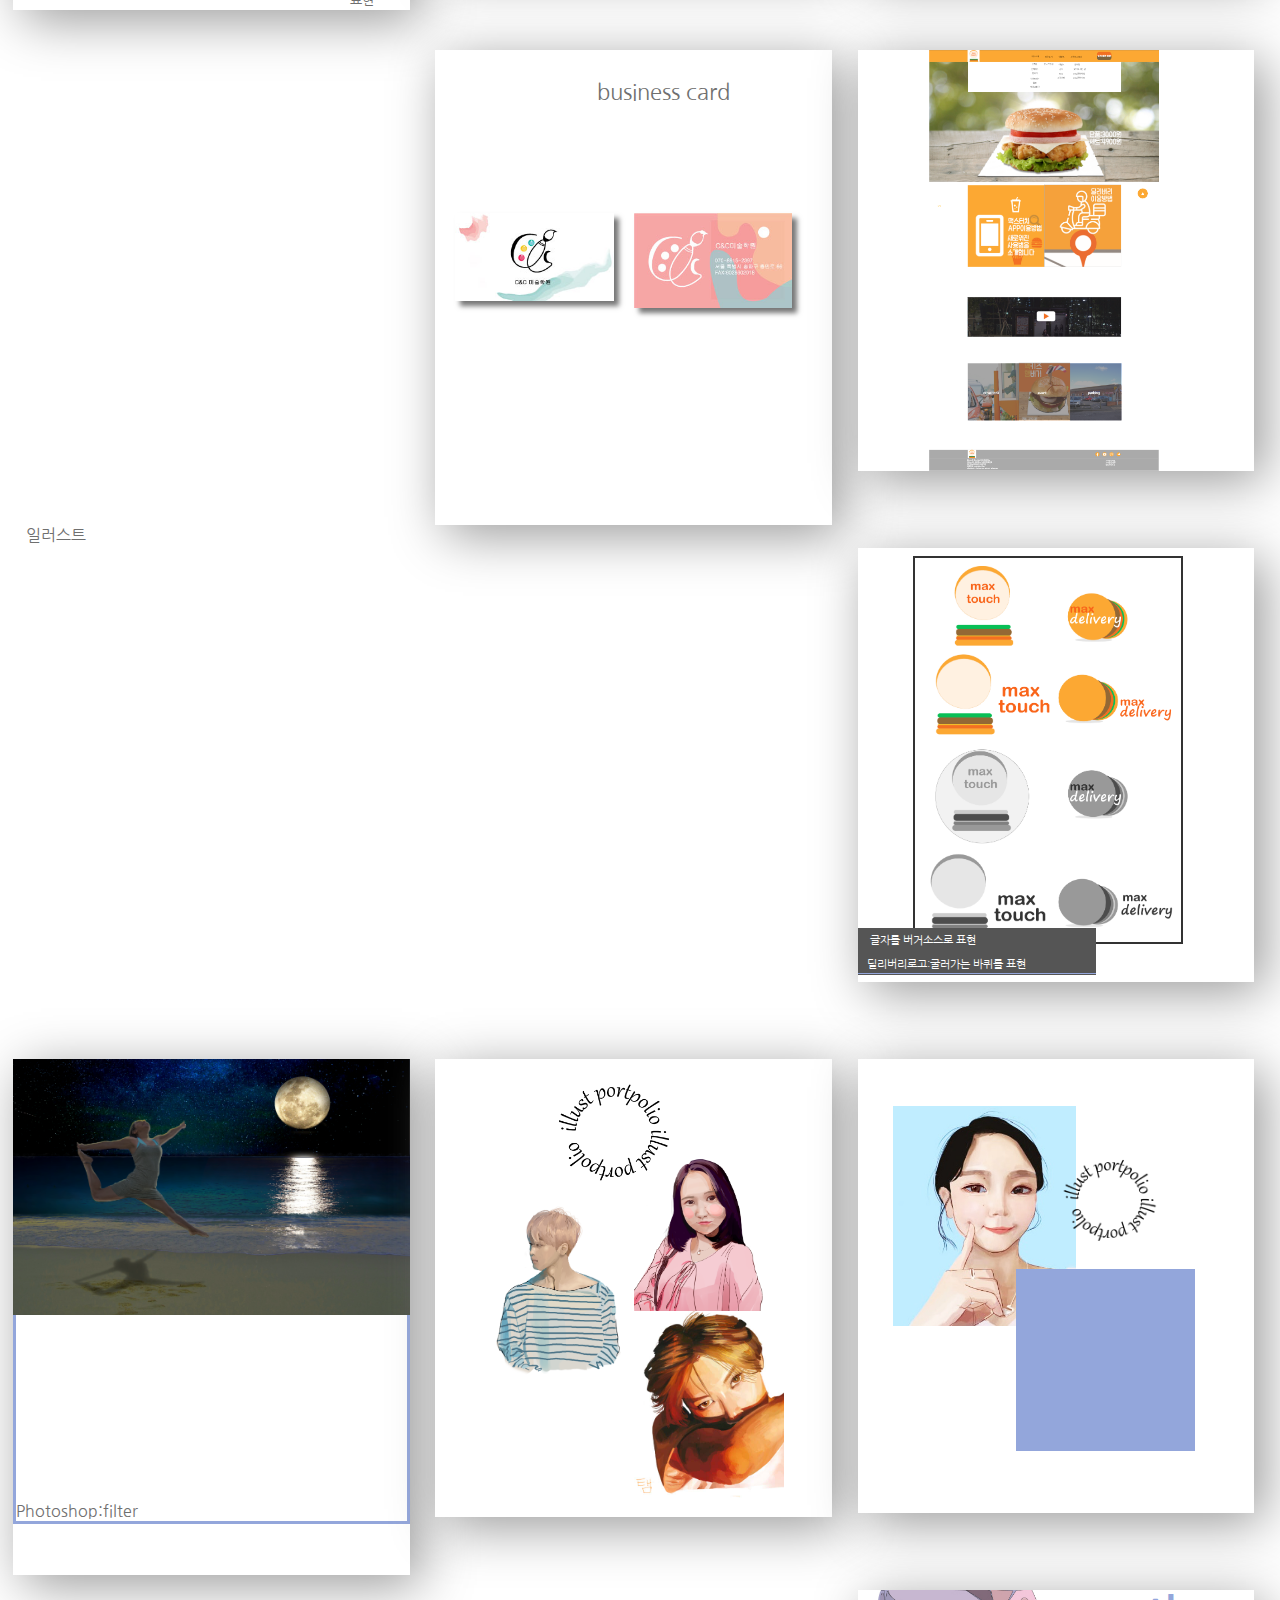
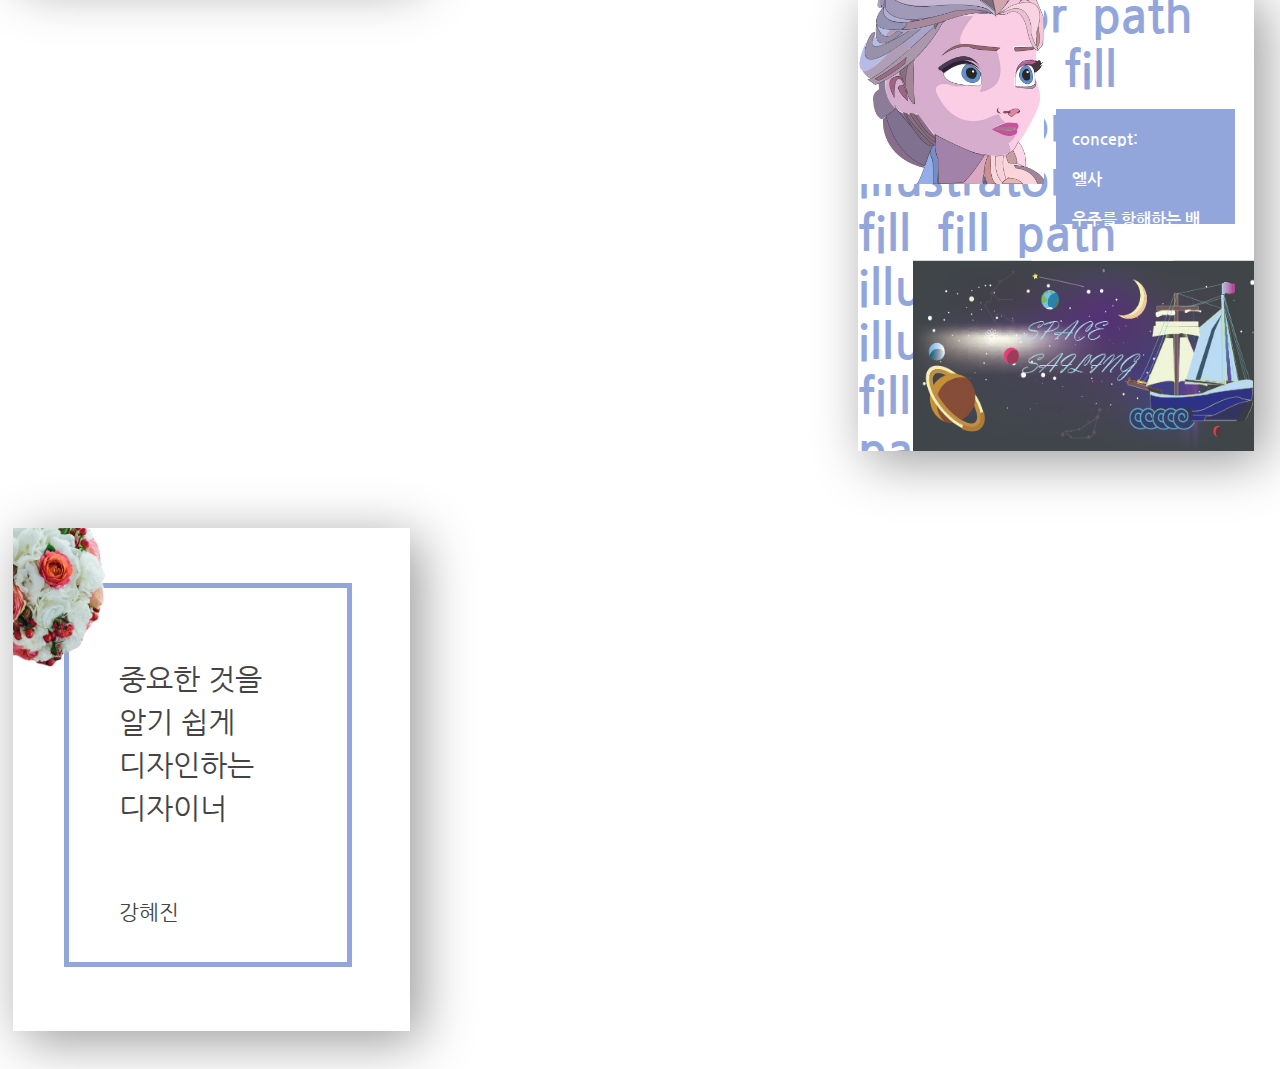
==== commit a99e845d: "0217" ====
--- a/portpolio/index.html
+++ b/portpolio/index.html
@@ -63,36 +63,40 @@
         </p>
       </div>
     </li>
-
+    <li class="square star"> 
+      <img src="image/starp.png">
+      <p class="box">
+        <br><br><br><br><br><br>
+        <br>
+       &nbsp;&nbsp;<b>제이쿼리,html:</b><br>
+       &nbsp;&nbsp; · slide 자동넘김<br>
+       &nbsp;&nbsp; · 마우스 hover시 설명<br>
+       &nbsp;&nbsp; · 컨텐츠 간 일정 간격<br>
+       &nbsp;&nbsp; · 가로 1280px 맞춤<br>
+       &nbsp;&nbsp; · 공지사항 자동넘김<br>
+       
+       
+      </p>
+    </li>
     <li class="square young">
       <img src="image/olyoung.jpg">
       <img src="image/flower.jpg">
       <img src="image/skin.jpg">
     </li>
 
-    <li class="square logoid">
-      <br>
-      &nbsp;&nbsp; &nbsp;&nbsp;&nbsp;&nbsp; &nbsp;&nbsp;&nbsp;&nbsp; &nbsp;&nbsp;
-      &nbsp;&nbsp;&nbsp;&nbsp; &nbsp;&nbsp;
-      logo identity
-      <img src="image/logoident.jpg">
-      <p class="circle"></p>
-      <p class="circle_b"></p>
-    </li>
-    <li class="square mockup">
-      <img src="image/erase.jpg">
-      <img src="image/spbag.jpg">
-      <img src="image/shirt.jpg">
-    </li>
-    <p class="sec">포스터 제작</p>
-    <li class="square swim">
-      <img src="image/swim.jpg">
-    </li>
+    
    
     <li class="square get">
       <p class="box"></p>
       <img src="image/get.jpg">
     </li>
+    <p class="sec_t1">포스터 제작</p>
+    
+    <li class="square swim">
+      <img src="image/swim.jpg">
+    </li>
+   
+   
     <li class="square water">
       <img src="image/savewater.jpg">
       <p class="conc">
@@ -104,31 +108,84 @@
       </p>
 
     </li>
-    <p class="sec">로고 및 홈페이지</p>
+
+    <p class="sec_t2">로고 및 홈페이지</p>
+    <li class="square logoid">
+      <br>
+      &nbsp;&nbsp; &nbsp;&nbsp;&nbsp;&nbsp; &nbsp;&nbsp;&nbsp;&nbsp; &nbsp;&nbsp;
+      &nbsp;&nbsp;&nbsp;&nbsp;&nbsp;&nbsp;&nbsp;&nbsp;&nbsp; 
+      logo identity
+      <img src="image/logoident.jpg">
+      <p class="circle"></p>
+      <p class="circle_b"></p>
+    </li>
+    <li class="square mockup">
+      <br>
+   
+      &nbsp;&nbsp; &nbsp;&nbsp;&nbsp;&nbsp; &nbsp;&nbsp;&nbsp;&nbsp; &nbsp;&nbsp;
+      &nbsp;&nbsp;&nbsp;&nbsp;&nbsp;&nbsp; &nbsp;&nbsp;&nbsp;&nbsp;&nbsp; 
+      mockup
+      <br><br>
+      <img src="image/erase.jpg">
+      <img  class="bag" src="image/spbag.jpg">
+      <img src="image/shirt.jpg">
+      <img class="book" src="image/book.jpg">
+    </li>
+   <li class="square card">
+    <br>
+    
+    &nbsp;&nbsp; &nbsp;&nbsp;&nbsp;&nbsp; &nbsp;&nbsp;&nbsp;&nbsp; &nbsp;&nbsp;
+    &nbsp;&nbsp;&nbsp;&nbsp; &nbsp;&nbsp;&nbsp;&nbsp;&nbsp; 
+    business card
+    <br><br>
+     <img src="image/card.jpg">
+     <img src="image/card2.jpg">
+   </li>
+   
     <li class="square xd">
       <img src="image/mcstouch.png">
     </li>
     <li class="square max">
       <img src="image/maxo.png">
-    </li>
-    <li class="square star"> 
-      <img src="image/starp.png">
-      <p class="box">
-        <br><br><br><br><br><br>
-        <br>
-       &nbsp;&nbsp;<b>제이쿼리</b><br>
-       &nbsp;&nbsp; :hover,slide
+      <p class="b_box">
         
-      </p>
-    </li>
-    <p class="sec">일러스트</p>
+      &nbsp;&nbsp;&nbsp;&nbsp;글자를 버거소스로 표현<br>
+      &nbsp;&nbsp;&nbsp;딜리버리로고:굴러가는 바퀴를 표현
+      </p>
+      <p class="p_box">
+    
+      </p>
+    </li>
+    <li class="square sea">
+     
+      <img src="image/sea.png">
+      <p class="squ_bd">
+        <br><br><br><br><br>
+        <br><br><br><br><br>
+        <br><br><br><br><br>
+        <br><br>
+
+        Photoshop:filter
+      </p>
+    </li>
+    
+    <p class="sec_t3">일러스트</p>
     <li class="square illust">
+     
       <img src="image/ilport.png">
       <img src="image/4.png">
       <img src="image/3.png">
       <img src="image/5.jpg">
+    
+      
+    </li>
+
+    <li class="square illu2">
+      <p class="pbox"></p>
       <img src="image/1.jpg">
-    </li>
+    <img src="image/ilport.png">
+    </li>
+
     <li class="square path">
       <p class="word">
         illustrator&nbsp;  path&nbsp;&nbsp; fill&nbsp; 
@@ -141,7 +198,8 @@
         illustrator&nbsp;  path&nbsp; fill&nbsp; 
         fill&nbsp;  path&nbsp; illustrator&nbsp; 
         illustrator&nbsp;  path&nbsp; fill&nbsp;
-        illustrator&nbsp;  path&nbsp; fill&nbsp;     <br>
+        illustrator&nbsp;  path&nbsp; fill&nbsp;     
+        <br>
       </p>
       <img src="image/space.jpg">
     <img src="image/elsa.jpg"> 
@@ -160,9 +218,11 @@
       <img src="image/flawe.png">
      <div class="p_border">
     
-    
-   <p class="duce">중요한 것을<br> 알기 쉬운 디자인</p>  
-   <p> 강혜진<br></p>
+   <p class="duce">중요한 것을<br> 
+    알기 쉽게<br>
+     디자인하는<br>
+     디자이너</p>  
+   <p> 강혜진<br<br></p>
     </div><!--p_border end-->
     </li>
     </ul>
--- a/portpolio/css/style.css
+++ b/portpolio/css/style.css
@@ -20,19 +20,35 @@
 
 
 /*********************section****************************/
-#sec1 .port {background-color:#93A6DB;padding-bottom:3% }
+#sec1 .port {background-color:#93A6DB;padding-bottom:4% }
 #sec1 .port .w_border{width:70%;padding-bottom:10%;margin-top:12%;margin-left:13%;
    border:5px solid #fff;color:#fff;}
 #sec1 .port .w_border p {margin-left:5%;margin-top:1%;font-size:1.6rem;
       line-height:2.6rem;margin-right:5%}
 #sec1 .port .w_border span{font-weight: bolder;line-height:6rem;font-size:3rem}
 #sec1 .port .w_border b{float:right}
-#sec1 .young{padding-bottom:35%}
-#sec1 .young img{position:absolute;width:100%}
+
+#sec1 .young{padding-bottom:0%}
+#sec1 .young img{width:100%;height:30%;}
 #sec1 .young > img:nth-child(2){top:28%}
 #sec1 .young > img:nth-child(3){top:64%}
-#sec1 .xd{height:auto;padding-bottom:0}
-#sec1 .xd img{width:63%;margin-left:18%}
+
+
+
+#sec1 .swim{padding-bottom:0}
+#sec1 .swim > img{width:86%;}
+
+#sec1 .get{padding-bottom:0;background-color:#F0D9C1;position:relative}
+#sec1 .get > img{width:61.5%;height:auto; margin-left:75px;}
+#sec1 .sec_t1 {position:absolute; margin:40% 0 0 2%;}
+
+#sec1 .water{padding-bottom:0}
+#sec1 .water img{width:87%;height:auto;margin-left:0%;float:left;}
+#sec1 .water .conc{ margin-left:85%;margin-top:7%;font-size:0.8rem;}
+#sec1 .water .conc span{font-size:2.5rem;font-weight:bold;line-height: 3rem;}
+#sec1 .water .conc b{line-height:1.2rem; font-weight:500}
+
+
 #sec1 .logoid{padding-bottom:0%;font-size:1.4rem;}
 #sec1 .logoid > img{z-index:99999px;width:50%;height:auto;margin-left:25%;
    margin-top:3%;padding-bottom:3%}
@@ -40,52 +56,80 @@
 border-radius: 50%;z-index:99px;left:-12%;top:-10%;}
 #sec1 .logoid .circle_b{width:30%;height:26%;opacity:50%;background-color:#333;position:absolute;
    border-radius: 50%;z-index:99px;right:-12%; bottom:-10%;}
-#sec1 .mockup{padding-bottom:0%;}
-#sec1 .mockup img{width:50%; height:15%;}
-#sec1 .mockup img:nth-child(2){height:10%;width:auto;}
+#sec1 .sec_t2 {position:absolute; margin:83% 0 0 2%;}
+
+#sec1 .mockup{padding-bottom:2%;overflow:hidden;font-size:1.4rem;}
+#sec1 .mockup img{width:49%; height:13%;float:left;margin-top:0%;margin-left:0%;}
+
+#sec1 .mockup img:nth-child(2){height:11%;margin-top:1%;margin-left:0}
+#sec1 .mockup img:nth-child(3){height:14%;margin-top:4%;float:left;margin-left:0}
+#sec1 .mockup img:nth-child(4){height:5%;;margin-top:8%;margin-bottom:0%;margin-left:2%}
+#sec1 .mockup .book{margin-top:-3%;margin-left:2%;}
+#sec1 .mockup .bag{width:40%;margin-top:2%;}
+
+
+#sec1 .card{padding-bottom:17%;font-size:1.4rem;}
+#sec1 .card img {margin:20% 0 0 5%;float:left; width:40%;
+box-shadow: 5px 5px 5px #777; }
+#sec1 .card img:nth-child(1){padding:0 5px 5px 0}
+
+#sec1 .xd{height:auto;padding-bottom:0}
+#sec1 .xd img{width:58%;margin-left:18%}
+ 
+#sec1 .max {padding-bottom:3%}
+#sec1 .max img{width:63%;margin-top:2%;padding:2%;margin-left:14%;border:2px solid #333;}
+#sec1 .max .b_box{width:60%;height:11%;color:#fefefe;
+margin-top:-4%;position:absolute;background-color:#555;line-height:1.5rem;font-size:0.7rem}
+#sec1 .max .p_box{width:60%;height:0.3%;margin-left:0%;
+   margin-top:7.4%;position:absolute;background-color:#93A6DB;}
+
+#sec1 .sea {padding-bottom:4%;}   
+#sec1 .sea img {width:100%;position:absolute}
+#sec1 .sea .squ_bd{width:98.644%;  
+            margin-top:25%;border:3px solid #93A6DB}
+
 #sec1 .illust{padding-bottom:1%}
 #sec1 .illust > img:nth-child(1){width:30%;height:auto;position:absolute;
-                ;margin-top:2%;margin-left:30%;float:left;}
+                ;margin-top:4%;margin-left:30%;float:left;}
 #sec1 .illust > img:nth-child(2){width:38%;height:auto;
-                    ;margin-top:15%;float:left;margin-left:45%;}
+                    ;margin-top:24%;float:left;margin-left:45%;}
 #sec1 .illust > img:nth-child(3){width:38%;height:auto;
                         ;margin-top:-28%;margin-left:12%;float:left;}
 #sec1 .illust > img:nth-child(4){width:38%;height:auto;
                             ;margin-top:0%;float:left;}
 #sec1 .illust > img:nth-child(5){width:35%;height:auto;
                                 ;margin-top:-32%;margin-left:13%;float:left;}
-#sec1 .sec{margin-left:2%}                       
-#sec1 .swim > img{width:100%;position:absolute}
-#sec1 .get{padding-bottom:0;background-color:#F0D9C1}
+#sec1 .sec_t3 {position:absolute; margin:166% 0 0 2%;}
 
-#sec1 .get > img{width:63%;height:auto; margin-left:75px;}
+#sec1 .illu2 {padding-bottom:10%;}
+#sec1 .illu2 .pbox{width:45%;height:40%;background-color:#93A6DB;margin-top:53%;
+            margin-left:40%;position:absolute;}
+#sec1 .illu2 img {width:46%; height:40%;margin-top:12%;margin-bottom:15%;margin-left:9%;}
+#sec1 .illu2 img:last-child{width:25%;height:17%;margin-top:4%;margin-left:-5%}
 
-#sec1 .water img{width:87%;height:auto;margin-left:0%;position:absolute}
-#sec1 .water .conc{position:absolute; margin-left:85%;margin-top:7%;font-size:0.8rem;}
-#sec1 .water .conc span{font-size:2.5rem;font-weight:bold;line-height: 3rem;}
-#sec1 .water .conc b{line-height:1.2rem; }
-#sec1 .path{}
-#sec1 .path img{width:50%;z-index:9999px;height:45%;position:absolute;margin-left:-3%}
-#sec1 .path img:nth-child(2){width:95%;height:50%;position:absolute;margin-top:61%;margin-left:16.5%}
+
+
+#sec1 .path img{width:50%;z-index:9999px;height:42%;position:absolute;margin-left:-3%}
+#sec1 .path img:nth-child(2){width:95%;height: 42%;position:absolute;margin-top:68%;margin-left:14%}
 #sec1 .path .box2{width:45%;height:25%;background-color:#93A6DB;position:absolute;
                margin-left:50%;margin-top:30%;color:#fcfcfc;}
-
 #sec1 .path .word{position:absolute;z-index:9px;
    font-size:3rem;line-height:3.4rem;font-weight:bold;color:#93A6DB}
-#sec1 .star{background-color:#93A6DB}
-#sec1 .star img{width:53%;position:absolute;float:left}
+
+#sec1 .star{background-color:#93A6DB;line-height:3rem;padding-bottom:0%;}
+#sec1 .star img{width:50%;float:left}
 #sec1 .star .box{padding-bottom:120%;
-   position:absolute;width:35%;background-color:#fcfcfc;margin-left:52%;}
- 
-#sec1 .max img{width:60%;position:absolute;margin-top:0%;margin-left:20%}
-#sec1 .popor {padding-bottom:5%;color:#444;
-            font-size:1.3rem;}
-#sec1 .popor .p_border > p{margin-left:35%;padding-top:25%}
-#sec1 .popor .p_border{width:70%;padding-bottom:25%;margin-top:14%;margin-left:13%;
+   position:absolute;width:40%;background-color:#fcfcfc;margin-left:47%;
+   line-height:1.4rem; font-size:0.9rem}
+#sec1 .star .box b{line-height:4rem;font-size:1.3rem;}
+
+#sec1 .popor {padding-bottom:5%;color:#444;font-size:1.3rem;}
+#sec1 .popor .p_border > p{margin-left:18%;padding-top:25%}
+#sec1 .popor .p_border{width:70%;padding-bottom:9%;margin-top:14%;margin-left:13%;
    border:5px solid #93A6DB;z-index:999px}
 #sec1 .popor img{position:absolute; width:35%; height:30%; z-index:999999px;
                margin-left:-8%;margin-top:-3%;}
-#sec1 .popor .p_border > .duce{font-size:1.8rem;margin-left:18%;}
+#sec1 .popor .p_border > .duce{font-size:1.8rem;margin-left:18%;line-height:2.7rem;}
 
 
 
